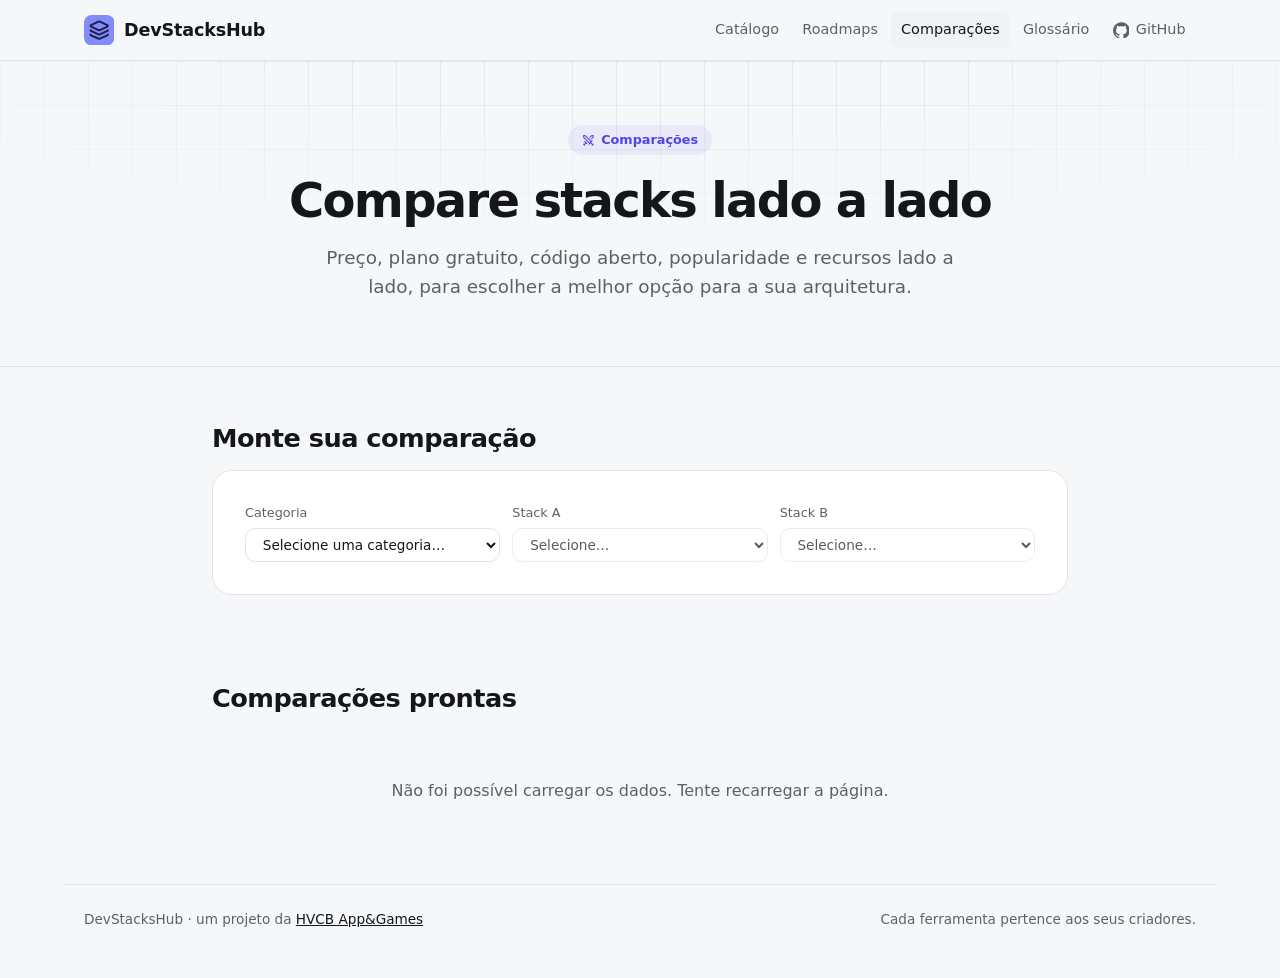
==== comparacoes.html @ beb11ad2 "feat: site DevStacksHub no padrão da família Páginas estáticas no padrão DevSkillsHub/DevIAHub: catá" ====
<!DOCTYPE html>
<html lang="pt-BR">
<head>
<meta charset="utf-8">
<meta http-equiv="Content-Security-Policy" content="default-src 'self'; script-src 'self'; style-src 'self' https://fonts.googleapis.com; font-src https://fonts.gstatic.com; img-src 'self' https://img.logo.dev data:; connect-src 'self'; base-uri 'self'; form-action 'self'">
<meta name="viewport" content="width=device-width, initial-scale=1">
<title>Comparações — DevStacksHub</title>
<meta name="description" content="Compare stacks lado a lado: preço, plano gratuito, open source, self-hosted, popularidade e recursos.">
<meta name="color-scheme" content="dark light">
<meta name="theme-color" content="#0B0C0F">
<link rel="canonical" href="https://hugobastoss.github.io/devstackshub/comparacoes.html">
<meta property="og:url" content="https://hugobastoss.github.io/devstackshub/comparacoes.html">
<meta property="og:type" content="website">
<meta property="og:title" content="Comparações — DevStacksHub">
<meta property="og:description" content="Compare stacks lado a lado: preço, plano gratuito, open source, self-hosted, popularidade e recursos.">
<link rel="icon" href="favicon.svg" type="image/svg+xml">
<link rel="preconnect" href="https://fonts.googleapis.com">
<link rel="preconnect" href="https://fonts.gstatic.com" crossorigin>
<link rel="stylesheet" href="https://fonts.googleapis.com/css2?family=Inter:wght@400;500;600&family=JetBrains+Mono:wght@400;500&family=Space+Grotesk:wght@600;700&display=swap">
<link rel="stylesheet" href="assets/styles.css">
<script src="assets/comum.js" defer></script>
<script src="assets/comparacoes.js" defer></script>
</head>
<body>
<header class="topo">
  <div class="container topo-linha">
    <a class="marca" href="./">
      <svg class="marca-icone" viewBox="0 0 32 32" aria-hidden="true"><rect width="32" height="32" rx="8" fill="#818CF8"/><g transform="translate(5 5) scale(.9167)" fill="none" stroke="#1E1B4B" stroke-width="2.2" stroke-linecap="round" stroke-linejoin="round"><path d="M12.83 2.18a2 2 0 0 0-1.66 0L2.6 6.08a1 1 0 0 0 0 1.83l8.58 3.91a2 2 0 0 0 1.66 0l8.58-3.9a1 1 0 0 0 0-1.83z"/><path d="M2 12a1 1 0 0 0 .58.91l8.6 3.91a2 2 0 0 0 1.65 0l8.58-3.9A1 1 0 0 0 22 12"/><path d="M2 17a1 1 0 0 0 .58.91l8.6 3.91a2 2 0 0 0 1.65 0l8.58-3.9A1 1 0 0 0 22 17"/></g></svg>
      DevStacksHub
    </a>
    <nav class="nav" aria-label="Principal">
      <a href="./#catalogo">Catálogo</a>
      <a href="roadmaps.html">Roadmaps</a>
      <a href="comparacoes.html" aria-current="page">Comparações</a>
      <a href="glossario.html">Glossário</a>
      <a href="https://github.com/hugobastoss/devstackshub"><svg class="icone" aria-hidden="true"><use href="assets/icones.svg#github"/></svg>GitHub</a>
    </nav>
  </div>
</header>

<main>
<section class="hero-area">
    <div class="container hero hero--pagina">
      <p class="eyebrow"><svg class="icone" aria-hidden="true"><use href="assets/icones.svg#swords"/></svg>Comparações</p>
      <h1>Compare stacks lado a lado</h1>
      <p class="lead">Preço, plano gratuito, código aberto, popularidade e recursos lado a lado, para escolher a melhor opção para a sua arquitetura.</p>
    </div>
  </section>

  <section class="secao container estreito" aria-labelledby="titulo-montar">
    <h2 id="titulo-montar">Monte sua comparação</h2>
    <div class="painel comparar-campos espaco-topo">
      <label class="campo">Categoria
        <select class="seletor" id="categoria"><option value="">Selecione uma categoria…</option></select>
      </label>
      <label class="campo">Stack A
        <select class="seletor" id="stack-a" disabled><option value="">Selecione…</option></select>
      </label>
      <label class="campo">Stack B
        <select class="seletor" id="stack-b" disabled><option value="">Selecione…</option></select>
      </label>
    </div>
    <div id="resultado" aria-live="polite"></div>
  </section>

  <section class="secao container estreito" aria-labelledby="titulo-prontas">
    <h2 id="titulo-prontas">Comparações prontas</h2>
    <div class="prontas espaco-topo" id="prontas"><p class="vazio">Carregando…</p></div>
  </section>
</main>

<footer class="container rodape">
  <span>DevStacksHub · um projeto da <a href="https://hugobastoss.github.io/hvcb-appgames/">HVCB App&amp;Games</a></span>
  <span>Cada ferramenta pertence aos seus criadores.</span>
</footer>
</body>
</html>
---- assets/styles.css ----
:root {
  --bg: #0B0C0F;
  --surface: #13151A;
  --surface-2: #1A1D23;
  --line: #262A31;
  --ink: #ECEDEF;
  --muted: #9BA1AB;
  --accent: #818CF8;
  --accent-ink: #1E1B4B;
  --accent-soft: rgba(129, 140, 248, 0.1);
  --gratuito: #34D399;
  --estrela: #FBBF24;
  --grade: rgba(255, 255, 255, 0.045);
  --radius: 16px;
  --display: "Space Grotesk", ui-sans-serif, system-ui, -apple-system, "Segoe UI", Roboto, sans-serif;
  --body: "Inter", ui-sans-serif, system-ui, -apple-system, "Segoe UI", Roboto, sans-serif;
  --mono: "JetBrains Mono", ui-monospace, "Cascadia Code", Consolas, monospace;
}

@media (prefers-color-scheme: light) {
  :root {
    --bg: #F6F7F9;
    --surface: #FFFFFF;
    --surface-2: #F0F2F5;
    --line: #E1E4EA;
    --ink: #14161A;
    --muted: #5B616B;
    --accent: #4F46E5;
    --accent-ink: #FFFFFF;
    --accent-soft: rgba(79, 70, 229, 0.08);
    --gratuito: #047857;
    --estrela: #B45309;
    --grade: rgba(0, 0, 0, 0.05);
  }
}

* { margin: 0; padding: 0; box-sizing: border-box; }
[hidden] { display: none !important; }

body {
  background: var(--bg);
  color: var(--ink);
  font-family: var(--body);
  font-size: 16px;
  line-height: 1.6;
  -webkit-font-smoothing: antialiased;
}

a { color: inherit; }
:focus-visible { outline: 2px solid var(--accent); outline-offset: 2px; border-radius: 6px; }
@media (prefers-reduced-motion: no-preference) { html { scroll-behavior: smooth; } }

.container { max-width: 72rem; margin: 0 auto; padding-inline: 1.25rem; }
.estreito { max-width: 56rem; }
.sr-only {
  position: absolute; width: 1px; height: 1px; overflow: hidden;
  clip: rect(0 0 0 0); white-space: nowrap;
}
.icone {
  width: 1em; height: 1em; flex-shrink: 0;
  fill: none; stroke: currentColor; stroke-width: 2; stroke-linecap: round; stroke-linejoin: round;
}

/* Topo */
.topo {
  position: sticky; top: 0; z-index: 10;
  background: color-mix(in srgb, var(--bg) 85%, transparent);
  -webkit-backdrop-filter: blur(10px);
  backdrop-filter: blur(10px);
  border-bottom: 1px solid var(--line);
}
.topo-linha { display: flex; flex-wrap: wrap; align-items: center; justify-content: space-between; gap: 0 1rem; min-height: 3.75rem; }
.marca {
  display: flex; align-items: center; gap: 0.6rem;
  font-family: var(--display); font-weight: 700; font-size: 1.1rem; letter-spacing: -0.01em;
  text-decoration: none;
}
.marca-icone { width: 1.9rem; height: 1.9rem; flex-shrink: 0; }
.nav { display: flex; gap: 0.15rem; }
.nav a {
  display: inline-flex; align-items: center; gap: 0.4rem; white-space: nowrap;
  font-size: 0.9rem; color: var(--muted); text-decoration: none;
  padding: 0.4rem 0.65rem; border-radius: 8px;
}
.nav a:hover, .nav a[aria-current="page"] { color: var(--ink); background: var(--surface-2); }
.nav .icone { font-size: 1.05rem; }
@media (max-width: 48rem) {
  .nav { order: 3; width: calc(100% + 1.3rem); margin: 0 -0.65rem; padding-bottom: 0.55rem; overflow-x: auto; scrollbar-width: none; }
}

/* Hero */
.hero-area { position: relative; overflow: hidden; border-bottom: 1px solid var(--line); }
.hero-area::before {
  content: ""; position: absolute; inset: 0; pointer-events: none;
  background-image:
    linear-gradient(var(--grade) 1px, transparent 1px),
    linear-gradient(90deg, var(--grade) 1px, transparent 1px);
  background-size: 44px 44px;
  -webkit-mask-image: radial-gradient(ellipse 70% 65% at 50% 0%, #000 35%, transparent 100%);
  mask-image: radial-gradient(ellipse 70% 65% at 50% 0%, #000 35%, transparent 100%);
}
.hero { position: relative; text-align: center; padding-block: clamp(3.5rem, 9vw, 6.5rem); }
.hero--pagina { padding-block: clamp(2.5rem, 6vw, 4rem); }
.eyebrow {
  display: inline-flex; align-items: center; gap: 0.4rem; margin-bottom: 1.25rem;
  font-size: 0.8rem; font-weight: 600; color: var(--accent);
  background: var(--accent-soft); padding: 0.3rem 0.85rem; border-radius: 999px;
}
h1 {
  font-family: var(--display); font-weight: 700;
  font-size: clamp(2.2rem, 6vw, 4rem); line-height: 1.05; letter-spacing: -0.035em;
  max-width: 18ch; margin: 0 auto 1.1rem; text-wrap: balance;
}
.hero--pagina h1 { font-size: clamp(2rem, 5vw, 3rem); max-width: 22ch; }
.destaque { color: var(--accent); }
.lead { color: var(--muted); font-size: clamp(1.02rem, 2vw, 1.15rem); max-width: 40rem; margin: 0 auto; }
.hero-acoes { display: flex; flex-wrap: wrap; justify-content: center; gap: 0.75rem; margin-top: 2rem; }

/* Botões e links */
.botao {
  display: inline-flex; align-items: center; justify-content: center; gap: 0.45rem;
  font: inherit; font-size: 0.95rem; font-weight: 600; text-decoration: none; cursor: pointer;
  padding: 0.7rem 1.2rem; border-radius: 10px; border: 1px solid transparent;
  background: var(--accent); color: var(--accent-ink);
}
.botao:hover { filter: brightness(1.08); }
.botao--contorno { background: transparent; color: var(--ink); border-color: var(--line); }
.botao--contorno:hover { background: var(--surface-2); filter: none; }
.botao--pequeno { font-size: 0.85rem; padding: 0.45rem 0.85rem; }
.botao:disabled { opacity: 0.5; cursor: not-allowed; }
.link { font-size: 0.9rem; color: var(--muted); text-underline-offset: 3px; }
.link:hover { color: var(--ink); }
.voltar {
  display: inline-flex; align-items: center; gap: 0.35rem; margin-bottom: 1.5rem;
  font-size: 0.9rem; color: var(--muted); text-decoration: none;
}
.voltar:hover { color: var(--ink); }

/* Seções */
.secao { padding-block: 3.5rem 2rem; }
.secao-topo {
  display: flex; flex-wrap: wrap; align-items: baseline; justify-content: space-between; gap: 0.5rem 1rem;
  margin-bottom: 1.25rem;
}
h2 { font-family: var(--display); font-size: 1.6rem; letter-spacing: -0.02em; line-height: 1.2; }
h3 { font-family: var(--display); letter-spacing: -0.015em; line-height: 1.25; }
.subtitulo { color: var(--muted); font-size: 0.9rem; }
.contagem { color: var(--muted); font-size: 0.9rem; }

/* Categorias */
.categorias { display: grid; gap: 0.75rem; grid-template-columns: repeat(auto-fill, minmax(min(100%, 12.5rem), 1fr)); }
.categoria-card {
  display: grid; gap: 0.15rem; text-align: left; cursor: pointer;
  font: inherit; color: inherit; padding: 1rem;
  background: var(--surface); border: 1px solid var(--line); border-radius: 14px;
}
.categoria-card:hover { border-color: color-mix(in srgb, var(--accent) 50%, var(--line)); }
.categoria-card[aria-pressed="true"] { border-color: var(--accent); background: var(--accent-soft); }
.categoria-icone {
  display: grid; place-items: center; width: 2.4rem; height: 2.4rem; margin-bottom: 0.55rem;
  font-size: 1.15rem; color: var(--accent); background: var(--accent-soft); border-radius: 10px;
}
.categoria-nome { font-family: var(--display); font-weight: 700; font-size: 0.95rem; }
.categoria-desc { font-size: 0.78rem; color: var(--muted); white-space: nowrap; overflow: hidden; text-overflow: ellipsis; }
.categoria-total { margin-top: 0.35rem; font-family: var(--mono); font-size: 0.72rem; color: var(--muted); }

/* Filtros */
.filtros { display: grid; gap: 0.85rem; margin-bottom: 1.5rem; }
.busca {
  display: flex; align-items: center; gap: 0.6rem;
  background: var(--surface); border: 1px solid var(--line); border-radius: 12px; padding-inline: 0.9rem;
}
.busca:focus-within { border-color: var(--accent); }
.busca .icone { font-size: 1.1rem; color: var(--muted); }
.busca input {
  flex: 1; min-width: 0; padding-block: 0.8rem;
  font: inherit; color: var(--ink); background: transparent; border: 0; outline: 0;
}
.grupo { display: flex; flex-wrap: wrap; gap: 0.45rem; }
.grupo button {
  font: inherit; font-size: 0.85rem; color: var(--muted); cursor: pointer;
  background: var(--surface); border: 1px solid var(--line); border-radius: 999px;
  padding: 0.3rem 0.85rem;
}
.grupo button:hover { color: var(--ink); border-color: var(--muted); }
.grupo button[aria-pressed="true"] { color: var(--accent-ink); background: var(--accent); border-color: var(--accent); }
.grupo--centro { justify-content: center; }
.filtros-linha { display: flex; flex-wrap: wrap; align-items: center; justify-content: space-between; gap: 0.85rem 1rem; }
.acoes { display: flex; flex-wrap: wrap; align-items: center; gap: 0.45rem; }
.acao, .seletor {
  display: inline-flex; align-items: center; gap: 0.45rem;
  font: inherit; font-size: 0.85rem; font-weight: 500; color: var(--ink); cursor: pointer;
  background: var(--surface); border: 1px solid var(--line); border-radius: 10px;
  padding: 0.4rem 0.8rem;
}
.acao .icone { color: var(--accent); }
.acao:hover, .seletor:hover { border-color: var(--muted); }
.acao[aria-pressed="true"] { border-color: var(--accent); background: var(--accent-soft); }
.acao[aria-pressed="true"] .icone { fill: currentColor; }
#total-favoritos { color: var(--muted); font-family: var(--mono); font-size: 0.78rem; }
.seletor { padding-block: 0.45rem; }
.seletor:focus-visible { outline-offset: 1px; }

/* Grade de cards */
.grade { display: grid; gap: 1rem; grid-template-columns: repeat(auto-fill, minmax(min(100%, 20rem), 1fr)); }
.item {
  display: flex; flex-direction: column; gap: 0.75rem; min-width: 0;
  background: var(--surface); border: 1px solid var(--line); border-radius: var(--radius);
  padding: 1.25rem;
}
.item:hover { border-color: color-mix(in srgb, var(--accent) 40%, var(--line)); }
.item-cabeca { display: flex; align-items: center; gap: 0.85rem; }
.item-titulo { flex: 1; min-width: 0; }
.item-nome { font-size: 1.12rem; overflow-wrap: anywhere; }
.item-nome a { text-decoration: none; }
.item-nome a:hover { text-decoration: underline; text-underline-offset: 3px; }
.item-cat { font-size: 0.8rem; color: var(--muted); }
.item-desc {
  font-size: 0.92rem; color: var(--muted);
  display: -webkit-box; -webkit-line-clamp: 2; -webkit-box-orient: vertical; overflow: hidden;
}
.item-pe {
  display: flex; flex-wrap: wrap; align-items: center; justify-content: space-between; gap: 0.5rem;
  margin-top: auto; padding-top: 0.8rem; border-top: 1px solid var(--line);
}
.metricas { display: flex; flex-wrap: wrap; align-items: center; gap: 0.4rem; }
.ver-mais {
  display: inline-flex; align-items: center; gap: 0.3rem;
  font-size: 0.88rem; font-weight: 600; color: var(--accent); text-decoration: none;
}
.ver-mais:hover { text-decoration: underline; text-underline-offset: 3px; }

.logo {
  display: grid; place-items: center; flex-shrink: 0; overflow: hidden;
  width: 2.75rem; height: 2.75rem; padding: 0.3rem; border-radius: 10px;
  background: #FFFFFF; border: 1px solid var(--line);
}
.logo img { width: 100%; height: 100%; object-fit: contain; }
.logo--inicial { padding: 0; font-family: var(--display); font-weight: 700; font-size: 1.15rem; }
.logo--grande { width: 4.5rem; height: 4.5rem; border-radius: 16px; padding: 0.55rem; }
.logo--grande.logo--inicial { padding: 0; font-size: 2rem; }
.logo--mini { width: 2.25rem; height: 2.25rem; border-radius: 8px; padding: 0.2rem; }
.logo--mini.logo--inicial { font-size: 0.95rem; }

.favorito {
  display: grid; place-items: center; flex-shrink: 0; align-self: flex-start;
  width: 2.25rem; height: 2.25rem; margin: -0.35rem -0.45rem 0 0;
  font-size: 1.15rem; color: var(--muted); cursor: pointer;
  background: none; border: 0; border-radius: 8px;
}
.favorito:hover { color: var(--ink); background: var(--surface-2); }
.favorito[aria-pressed="true"] { color: var(--accent); }
.favorito[aria-pressed="true"] .icone { fill: currentColor; }
.favorito--borda { margin: 0; border: 1px solid var(--line); width: 2.6rem; height: 2.6rem; }

.selos { display: flex; flex-wrap: wrap; gap: 0.35rem; }
.selo {
  font-size: 0.75rem; font-weight: 500; color: var(--muted);
  background: var(--surface-2); border-radius: 6px; padding: 0.12rem 0.5rem;
}
.selo--gratuito { color: var(--gratuito); background: color-mix(in srgb, var(--gratuito) 14%, transparent); font-weight: 600; }
.selo--aberto { color: var(--accent); background: var(--accent-soft); font-weight: 600; }
.metrica {
  display: inline-flex; align-items: center; gap: 0.3rem;
  font-family: var(--mono); font-size: 0.78rem; font-weight: 500; color: var(--ink); text-decoration: none;
  padding: 0.12rem 0.5rem; background: var(--surface-2); border: 1px solid var(--line); border-radius: 999px;
}
.metrica .icone { font-size: 0.85rem; color: var(--accent); }
.metrica--estrela .icone { color: var(--estrela); fill: currentColor; stroke: none; }
a.metrica:hover { border-color: var(--estrela); }

.vazio { text-align: center; color: var(--muted); padding: 3rem 1rem; }
.vazio button, .vazio a { font: inherit; color: var(--accent); background: none; border: 0; text-decoration: underline; cursor: pointer; }
.mais { display: flex; justify-content: center; margin-top: 1.75rem; }
.nota { margin-top: 1.25rem; text-align: center; font-size: 0.8rem; color: var(--muted); }

/* Detalhe da stack */
.pagina { padding-block: 2rem 3rem; }
.painel {
  background: var(--surface); border: 1px solid var(--line); border-radius: 20px;
  padding: clamp(1.25rem, 4vw, 2rem);
}
.detalhe-cabeca { display: flex; flex-wrap: wrap; align-items: flex-start; gap: 1.25rem; }
.detalhe-titulo { flex: 1; min-width: min(100%, 16rem); }
.detalhe-titulo h1 { margin: 0; max-width: none; font-size: clamp(1.9rem, 5vw, 2.6rem); text-align: left; }
.detalhe-titulo .item-cat { font-size: 0.95rem; margin-top: 0.25rem; }
.detalhe-desc { margin-top: 1rem; color: var(--muted); }
.links { display: flex; flex-wrap: wrap; gap: 0.5rem; margin-top: 1.25rem; }
.numeros {
  display: grid; gap: 0.75rem; margin-top: 1.75rem;
  grid-template-columns: repeat(auto-fill, minmax(min(100%, 9.5rem), 1fr));
}
.numero { padding: 0.85rem 1rem; border: 1px solid var(--line); border-radius: 12px; }
.numero-rotulo { font-size: 0.75rem; color: var(--muted); }
.numero-valor { display: flex; align-items: center; gap: 0.4rem; margin-top: 0.2rem; font-weight: 600; }
.numero-valor .icone { font-size: 1.1rem; }
.sim { color: var(--gratuito); }
.nao { color: var(--muted); }
.mono { font-family: var(--mono); }
.bloco { margin-top: 2.25rem; }
.bloco h2 { font-size: 1.2rem; margin-bottom: 0.85rem; }
.bloco-rotulo {
  font-size: 0.7rem; font-weight: 600; letter-spacing: 0.06em; text-transform: uppercase;
  color: var(--muted); margin-bottom: 0.35rem;
}
.porque {
  margin-top: 1.75rem; font-size: 0.95rem; padding: 0.85rem 1rem;
  background: var(--accent-soft); border-left: 3px solid var(--accent); border-radius: 0 10px 10px 0;
}
.porque .bloco-rotulo { color: var(--accent); }
.chips { display: flex; flex-wrap: wrap; gap: 0.45rem; list-style: none; }
.chips li, .chips a {
  font-size: 0.85rem; color: var(--muted); text-decoration: none;
  background: var(--surface-2); border-radius: 8px; padding: 0.3rem 0.7rem;
}
.chips--destaque li { color: var(--accent); background: var(--accent-soft); }
.chips a { display: inline-flex; align-items: center; gap: 0.35rem; color: var(--ink); border: 1px solid var(--line); background: var(--surface); }
.chips a:hover { border-color: var(--accent); }
.lista-check { list-style: none; display: grid; gap: 0.1rem; background: var(--surface); border: 1px solid var(--line); border-radius: 14px; overflow: hidden; }
.lista-check li { display: flex; align-items: center; gap: 0.55rem; padding: 0.65rem 1rem; font-size: 0.92rem; }
.lista-check li + li { border-top: 1px solid var(--line); }
.lista-check .icone { color: var(--gratuito); }

/* Roadmaps */
.roadmap-card {
  display: flex; flex-direction: column; gap: 0.6rem; text-decoration: none;
  background: var(--surface); border: 1px solid var(--line); border-radius: var(--radius); padding: 1.35rem;
}
.roadmap-card:hover { border-color: color-mix(in srgb, var(--accent) 50%, var(--line)); }
.roadmap-topo { display: flex; align-items: center; justify-content: space-between; gap: 0.5rem; }
.roadmap-icone {
  display: grid; place-items: center; width: 2.6rem; height: 2.6rem;
  font-size: 1.2rem; color: var(--accent); background: var(--accent-soft); border-radius: 10px;
}
.etapas-total {
  font-family: var(--mono); font-size: 0.75rem; font-weight: 500; color: var(--accent);
  background: var(--accent-soft); border-radius: 999px; padding: 0.15rem 0.6rem;
}
.roadmap-card h3 { font-size: 1.2rem; }
.roadmap-card p { font-size: 0.92rem; color: var(--muted); }
.roadmap-card .item-pe { font-size: 0.8rem; color: var(--muted); }

.linha-tempo { list-style: none; display: grid; gap: 0; margin-top: 2rem; }
.etapa { position: relative; display: flex; gap: 1rem; padding-bottom: 1.25rem; }
.etapa:not(:last-child)::before {
  content: ""; position: absolute; left: 1.45rem; top: 3.1rem; bottom: 0; width: 1px;
  background: linear-gradient(var(--accent), var(--line));
}
.etapa-marca {
  position: relative; display: grid; place-items: center; flex-shrink: 0;
  width: 2.9rem; height: 2.9rem; font-size: 1.15rem; color: var(--accent);
  background: var(--accent-soft); border: 1px solid color-mix(in srgb, var(--accent) 40%, transparent); border-radius: 12px;
}
.etapa-numero {
  position: absolute; top: -0.45rem; right: -0.45rem; display: grid; place-items: center;
  width: 1.25rem; height: 1.25rem; font-size: 0.68rem; font-weight: 700;
  color: var(--accent-ink); background: var(--accent); border-radius: 999px;
}
.etapa-corpo { flex: 1; min-width: 0; padding: 0.85rem 1rem; background: var(--surface); border: 1px solid var(--line); border-radius: 14px; }
.etapa-categoria { font-size: 0.72rem; font-weight: 600; letter-spacing: 0.05em; text-transform: uppercase; color: var(--accent); }
.etapa-corpo h3 { font-size: 1.1rem; margin-top: 0.1rem; }
.etapa-corpo h3 a { text-underline-offset: 3px; }
.etapa-corpo p { font-size: 0.9rem; color: var(--muted); margin-top: 0.15rem; }

.ia h2 { display: flex; align-items: center; gap: 0.5rem; font-size: 1.2rem; }
.ia h2 .icone { color: var(--accent); }
.ia > p { margin-top: 0.4rem; color: var(--muted); font-size: 0.92rem; }
.prompt { margin-top: 1rem; border: 1px solid var(--line); border-radius: 10px; }
.prompt summary { cursor: pointer; padding: 0.6rem 0.9rem; font-size: 0.9rem; font-weight: 500; }
.prompt pre {
  max-height: 16rem; overflow: auto; margin: 0 0.9rem 0.9rem; padding: 0.8rem;
  font-family: var(--mono); font-size: 0.75rem; line-height: 1.6; color: var(--muted); white-space: pre-wrap;
  background: var(--bg); border: 1px solid var(--line); border-radius: 8px;
}
.ia-acoes { display: grid; gap: 0.6rem; margin-top: 1rem; grid-template-columns: repeat(auto-fill, minmax(min(100%, 10rem), 1fr)); }
.ia-acoes .botao { width: 100%; }
.ia-copiar { grid-column: 1 / -1; }
.ia-letra {
  display: grid; place-items: center; width: 1.5rem; height: 1.5rem; border-radius: 6px;
  font-size: 0.8rem; font-weight: 700; color: #FFFFFF;
}

/* Comparações */
.comparar-campos { display: grid; gap: 0.75rem; grid-template-columns: repeat(auto-fit, minmax(min(100%, 13rem), 1fr)); }
.campo { display: grid; gap: 0.3rem; font-size: 0.8rem; color: var(--muted); font-weight: 500; }
.campo select { width: 100%; justify-content: flex-start; }
.comparacao { margin-top: 1rem; overflow: hidden; padding: 0; }
.versus {
  display: flex; flex-wrap: wrap; align-items: center; justify-content: center; gap: 0.75rem 1.25rem;
  padding: 1.1rem; border-bottom: 1px solid var(--line);
}
.versus-lado { display: flex; align-items: center; gap: 0.55rem; font-weight: 600; }
.versus-vs { font-family: var(--mono); font-size: 0.85rem; color: var(--muted); }
.tabela-rolagem { overflow-x: auto; }
.tabela { width: 100%; border-collapse: collapse; font-size: 0.9rem; }
.tabela th, .tabela td { padding: 0.65rem 1rem; border-bottom: 1px solid var(--line); }
.tabela thead th { font-size: 0.72rem; font-weight: 600; letter-spacing: 0.05em; text-transform: uppercase; color: var(--muted); text-align: center; }
.tabela thead th:first-child, .tabela tbody th { text-align: left; }
.tabela tbody th { font-weight: 400; color: var(--muted); }
.tabela td { text-align: center; min-width: 8rem; }
.tabela tr:last-child > * { border-bottom: 0; }
.tabela .vence { background: var(--accent-soft); }
.tabela .icone { font-size: 1.1rem; vertical-align: middle; }
.comparacao-links { display: flex; flex-wrap: wrap; gap: 0.6rem; padding: 1rem; border-top: 1px solid var(--line); }
.comparacao-links .botao { flex: 1; }
.prontas { display: grid; gap: 0.75rem; }
.pronta { background: var(--surface); border: 1px solid var(--line); border-radius: var(--radius); overflow: hidden; }
.pronta summary {
  display: flex; flex-wrap: wrap; align-items: center; justify-content: space-between; gap: 0.75rem;
  padding: 1rem 1.15rem; cursor: pointer; list-style: none;
}
.pronta summary::-webkit-details-marker { display: none; }
.pronta summary .versus { padding: 0; border: 0; justify-content: flex-start; }
.pronta[open] summary { border-bottom: 1px solid var(--line); }
.pronta .icone-abrir { color: var(--muted); transition: transform 0.15s; }
.pronta[open] .icone-abrir { transform: rotate(180deg); }
.vencedor {
  display: inline-flex; align-items: center; gap: 0.35rem; margin-left: auto;
  font-size: 0.78rem; font-weight: 600; color: var(--accent); background: var(--accent-soft);
  border-radius: 999px; padding: 0.2rem 0.65rem;
}

/* Glossário */
.grupo-termos { margin-top: 2.25rem; }
.grupo-termos > h2 {
  font-family: var(--body); font-size: 0.8rem; font-weight: 600; letter-spacing: 0.06em; text-transform: uppercase;
  color: var(--muted); margin-bottom: 0.75rem;
}
.termos { display: grid; gap: 0.75rem; grid-template-columns: repeat(auto-fill, minmax(min(100%, 22rem), 1fr)); }
.termo {
  padding: 1rem 1.1rem; background: var(--surface); border: 1px solid var(--line); border-radius: 14px;
  scroll-margin-top: 6rem;
}
.termo:target { border-color: var(--accent); background: var(--accent-soft); }
.termo-cabeca { display: flex; flex-wrap: wrap; align-items: baseline; gap: 0.25rem 0.55rem; }
.termo h3 { font-size: 1.05rem; color: var(--accent); }
.termo-expansao { font-size: 0.8rem; color: var(--muted); }
.termo p { margin-top: 0.35rem; font-size: 0.9rem; color: var(--muted); }
.termo .chips { margin-top: 0.7rem; gap: 0.35rem; }
.termo .chips li, .termo .chips a { font-size: 0.75rem; padding: 0.12rem 0.5rem; border-radius: 6px; }

/* Sugerir */
.sugerir { padding-block: 2rem 4rem; }
.sugerir-caixa {
  display: flex; flex-wrap: wrap; align-items: center; justify-content: space-between; gap: 1.5rem 2rem;
  background: var(--surface); border: 1px solid var(--line); border-radius: 20px;
  padding: clamp(1.5rem, 4vw, 2.5rem);
}
.sugerir-caixa h2 { max-width: 30ch; margin-bottom: 1rem; }
.passos { display: grid; gap: 0.5rem; padding-left: 1.2rem; color: var(--muted); }
.passos strong { color: var(--ink); font-weight: 600; }
.sugerir-acoes { display: flex; flex-direction: column; align-items: flex-start; gap: 0.75rem; }

/* Rodapé */
.rodape {
  display: flex; flex-wrap: wrap; justify-content: space-between; gap: 0.5rem 1.5rem;
  padding-block: 1.5rem 3rem; border-top: 1px solid var(--line);
  font-size: 0.85rem; color: var(--muted);
}
.rodape a { color: var(--ink); }
.espaco-topo { margin-top: 1rem; }

/* Ajustes de layout */
.marca { min-height: 3.75rem; }
.estreito .grade { grid-template-columns: repeat(auto-fill, minmax(min(100%, 15.5rem), 1fr)); }
@media (max-width: 40rem) {
  .categorias {
    grid-template-columns: none; grid-template-rows: repeat(2, auto);
    grid-auto-flow: column; grid-auto-columns: 9.5rem;
    overflow-x: auto; padding-bottom: 0.5rem; scrollbar-width: thin;
  }
  .categoria-card { padding: 0.8rem; }
  .categoria-desc { display: none; }
}
@media (max-width: 40rem) {
  #filtro-categoria { flex-wrap: nowrap; overflow-x: auto; padding-bottom: 0.4rem; scrollbar-width: thin; }
  #filtro-categoria button { flex-shrink: 0; }
}
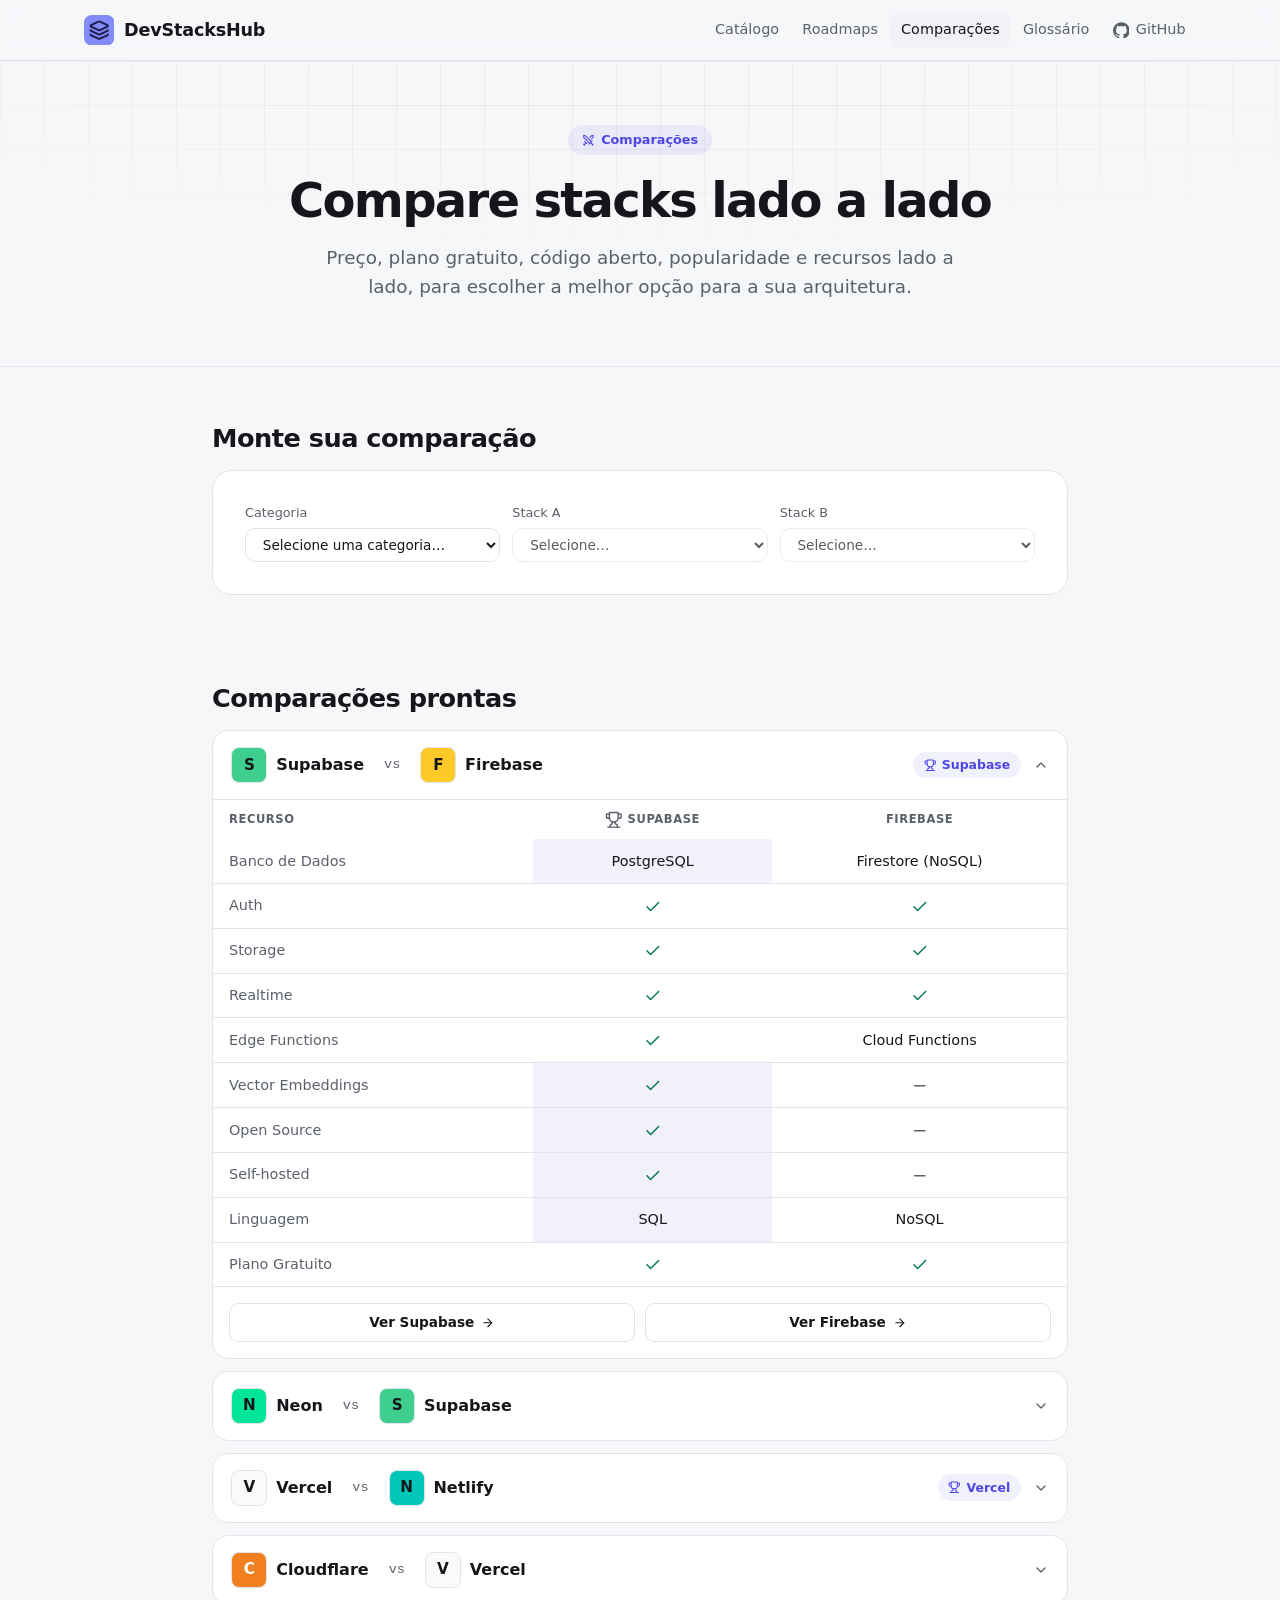
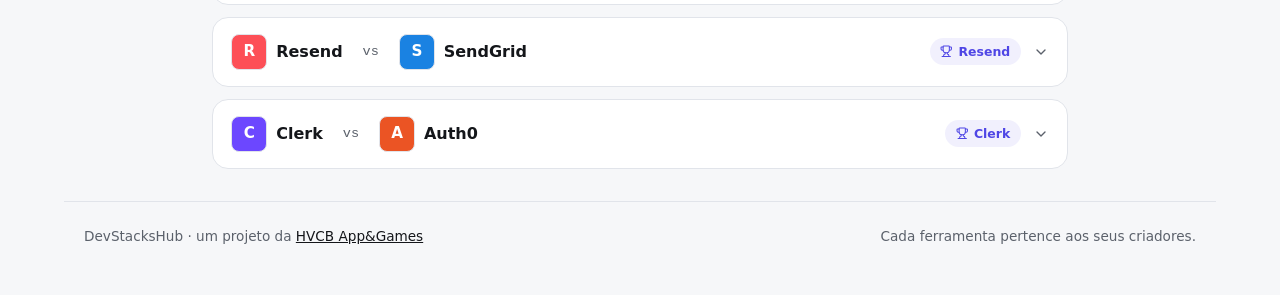
==== commit 8343a841: "fix: catálogo vazio após deploy por script antigo em cache O GitHub Pages guarda cada arquivo por 10" ====
--- a/comparacoes.html
+++ b/comparacoes.html
@@ -17,9 +17,9 @@
 <link rel="preconnect" href="https://fonts.googleapis.com">
 <link rel="preconnect" href="https://fonts.gstatic.com" crossorigin>
 <link rel="stylesheet" href="https://fonts.googleapis.com/css2?family=Inter:wght@400;500;600&family=JetBrains+Mono:wght@400;500&family=Space+Grotesk:wght@600;700&display=swap">
-<link rel="stylesheet" href="assets/styles.css">
-<script src="assets/comum.js" defer></script>
-<script src="assets/comparacoes.js" defer></script>
+<link rel="stylesheet" href="assets/styles.css?v=7f7d9e8713">
+<script src="assets/comum.js?v=5a23dcf92b" defer></script>
+<script src="assets/comparacoes.js?v=0ff7e37c2c" defer></script>
 </head>
 <body>
 <header class="topo">
--- a/assets/styles.css
+++ b/assets/styles.css
@@ -147,23 +147,6 @@
 .subtitulo { color: var(--muted); font-size: 0.9rem; }
 .contagem { color: var(--muted); font-size: 0.9rem; }
 
-/* Categorias */
-.categorias { display: grid; gap: 0.75rem; grid-template-columns: repeat(auto-fill, minmax(min(100%, 12.5rem), 1fr)); }
-.categoria-card {
-  display: grid; gap: 0.15rem; text-align: left; cursor: pointer;
-  font: inherit; color: inherit; padding: 1rem;
-  background: var(--surface); border: 1px solid var(--line); border-radius: 14px;
-}
-.categoria-card:hover { border-color: color-mix(in srgb, var(--accent) 50%, var(--line)); }
-.categoria-card[aria-pressed="true"] { border-color: var(--accent); background: var(--accent-soft); }
-.categoria-icone {
-  display: grid; place-items: center; width: 2.4rem; height: 2.4rem; margin-bottom: 0.55rem;
-  font-size: 1.15rem; color: var(--accent); background: var(--accent-soft); border-radius: 10px;
-}
-.categoria-nome { font-family: var(--display); font-weight: 700; font-size: 0.95rem; }
-.categoria-desc { font-size: 0.78rem; color: var(--muted); white-space: nowrap; overflow: hidden; text-overflow: ellipsis; }
-.categoria-total { margin-top: 0.35rem; font-family: var(--mono); font-size: 0.72rem; color: var(--muted); }
-
 /* Filtros */
 .filtros { display: grid; gap: 0.85rem; margin-bottom: 1.5rem; }
 .busca {
@@ -184,6 +167,7 @@
 }
 .grupo button:hover { color: var(--ink); border-color: var(--muted); }
 .grupo button[aria-pressed="true"] { color: var(--accent-ink); background: var(--accent); border-color: var(--accent); }
+.grupo .qtd { margin-left: 0.4rem; font-family: var(--mono); font-size: 0.75rem; opacity: 0.7; }
 .grupo--centro { justify-content: center; }
 .filtros-linha { display: flex; flex-wrap: wrap; align-items: center; justify-content: space-between; gap: 0.85rem 1rem; }
 .acoes { display: flex; flex-wrap: wrap; align-items: center; gap: 0.45rem; }
@@ -464,15 +448,6 @@
 .marca { min-height: 3.75rem; }
 .estreito .grade { grid-template-columns: repeat(auto-fill, minmax(min(100%, 15.5rem), 1fr)); }
 @media (max-width: 40rem) {
-  .categorias {
-    grid-template-columns: none; grid-template-rows: repeat(2, auto);
-    grid-auto-flow: column; grid-auto-columns: 9.5rem;
-    overflow-x: auto; padding-bottom: 0.5rem; scrollbar-width: thin;
-  }
-  .categoria-card { padding: 0.8rem; }
-  .categoria-desc { display: none; }
-}
-@media (max-width: 40rem) {
   #filtro-categoria { flex-wrap: nowrap; overflow-x: auto; padding-bottom: 0.4rem; scrollbar-width: thin; }
   #filtro-categoria button { flex-shrink: 0; }
 }
